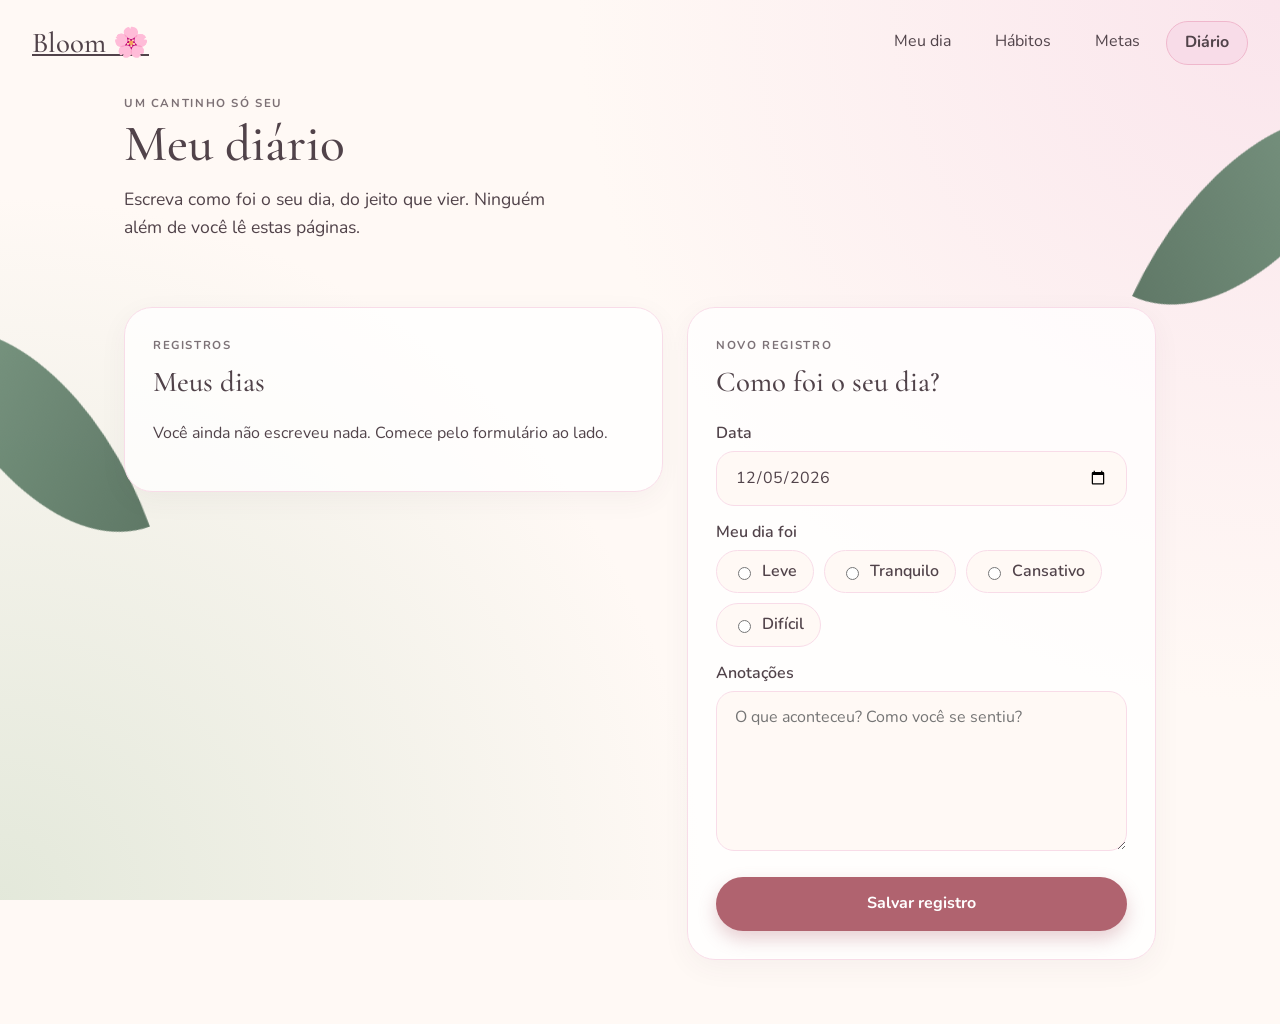
==== pages/diario.html @ d9badbb2 "feat: cria página do diário com humor do dia" ====
<!DOCTYPE html>
<html lang="pt-BR">
<head>
  <meta charset="UTF-8">
  <meta name="viewport" content="width=device-width, initial-scale=1.0">
  <title>Diário - Bloom</title>
  <link rel="preconnect" href="https://fonts.googleapis.com">
  <link rel="preconnect" href="https://fonts.gstatic.com" crossorigin>
  <link href="https://fonts.googleapis.com/css2?family=Cormorant+Garamond:ital,wght@0,500;0,600;1,500&family=Nunito:wght@400;600;700&display=swap" rel="stylesheet">
  <link rel="stylesheet" href="../css/style.css">
  <link rel="stylesheet" href="../css/app.css">
</head>
<body class="pagina-app">
  <header class="topo">
    <a class="logo" href="../index.html">Bloom 🌸</a>
    <nav class="menu-principal" aria-label="Principal">
      <a href="meu-dia.html">Meu dia</a>
      <a href="habitos.html">Hábitos</a>
      <a href="metas.html">Metas</a>
      <a href="diario.html" aria-current="page">Diário</a>
    </nav>
  </header>

  <main class="app">
    <section class="saudacao-bloco">
      <div>
        <p class="rotulo">Um cantinho só seu</p>
        <h1>Meu diário</h1>
        <p class="saudacao-texto">Escreva como foi o seu dia, do jeito que vier. Ninguém além de você lê estas páginas.</p>
      </div>
    </section>

    <p id="mensagem" class="mensagem" role="status"></p>

    <div class="painel">
      <div class="coluna">
        <section class="cartao-app">
          <p class="rotulo">Registros</p>
          <h2>Meus dias</h2>
          <p id="lista-vazia">Você ainda não escreveu nada. Comece pelo formulário ao lado.</p>
          <ul id="lista-diario" class="lista-habitos"></ul>
        </section>
      </div>

      <div class="coluna">
        <form id="form-diario" class="cartao-app">
          <p class="rotulo" id="rotulo-form">Novo registro</p>
          <h2 id="titulo-form">Como foi o seu dia?</h2>
          <label for="campo-data">Data</label>
          <input id="campo-data" type="date">
          <label id="rotulo-humor">Meu dia foi</label>
          <div id="humores" class="humores" role="radiogroup" aria-labelledby="rotulo-humor"></div>
          <label for="campo-texto">Anotações</label>
          <textarea id="campo-texto" class="campo-grande" maxlength="1000" placeholder="O que aconteceu? Como você se sentiu?"></textarea>
          <button id="botao-salvar" class="botao" type="submit">Salvar registro</button>
          <button id="botao-cancelar" class="botao botao-secundario" type="button" hidden>Cancelar edição</button>
        </form>
      </div>
    </div>
  </main>

  <script src="../js/storage.js"></script>
  <script src="../js/dados.js"></script>
  <script src="../js/interface.js"></script>
  <script src="../js/diario.js"></script>
</body>
</html>
---- css/style.css ----
:root {
  --rosa-pastel: #F8DCE8;
  --rosa-blush: #EFB7CC;
  --creme: #FFF9F5;
  --branco: #FFFFFF;
  --verde-sage: #C8D8C0;
  --texto: #51434A;
}

* {
  box-sizing: border-box;
}

body {
  margin: 0;
  background-color: var(--creme);
  color: var(--texto);
  font-family: 'Nunito', Georgia, sans-serif;
  line-height: 1.6;
}

h1, h2, h3, .logo {
  font-family: 'Playfair Display', Georgia, serif;
  font-weight: 500;
}

/* Topo */
.topo {
  display: flex;
  justify-content: space-between;
  align-items: center;
  padding: 20px 32px;
}

.logo {
  font-size: 1.8rem;
  color: var(--texto);
}

.menu a {
  margin-left: 24px;
  color: var(--texto);
  text-decoration: none;
}

.menu a:hover {
  color: var(--rosa-blush);
}

/* Início da página */
.hero {
  max-width: 680px;
  margin: 0 auto;
  padding: 72px 24px 88px;
  text-align: center;
}

.hero-etiqueta {
  display: inline-block;
  margin: 0 0 20px;
  padding: 6px 16px;
  background-color: var(--rosa-pastel);
  border-radius: 999px;
  font-size: 0.9rem;
}

.hero h1 {
  margin: 0 0 16px;
  font-size: 3rem;
  line-height: 1.15;
}

.hero-texto {
  margin: 0 0 32px;
  font-size: 1.15rem;
}

/* Botão */
.botao {
  display: inline-block;
  padding: 14px 36px;
  background-color: var(--rosa-blush);
  color: var(--texto);
  text-decoration: none;
  font-weight: 600;
  border-radius: 999px;
  box-shadow: 0 6px 16px rgba(239, 183, 204, 0.5);
  transition: transform 0.2s ease;
}

.botao:hover {
  transform: translateY(-2px);
}

/* Seções */
.secao {
  padding: 64px 24px;
  text-align: center;
}

.secao h2 {
  margin: 0 0 40px;
  font-size: 2rem;
}

.secao-sage {
  background-color: var(--verde-sage);
}

/* Cartões */
.cartoes {
  display: grid;
  grid-template-columns: repeat(auto-fit, minmax(240px, 1fr));
  gap: 24px;
  max-width: 960px;
  margin: 0 auto;
}

.cartao {
  padding: 32px 24px;
  background-color: var(--branco);
  border-radius: 20px;
  box-shadow: 0 8px 24px rgba(81, 67, 74, 0.08);
}

.cartao h3 {
  margin: 0 0 8px;
  font-size: 1.4rem;
}

.cartao p {
  margin: 0;
}

/* Lista de passos */
.passos {
  max-width: 420px;
  margin: 0 auto;
  padding: 0;
  text-align: left;
  list-style-position: inside;
  font-size: 1.1rem;
}

.passos li {
  margin-bottom: 12px;
}

/* Rodapé */
.rodape {
  padding: 32px 24px;
  text-align: center;
  font-size: 0.9rem;
}

/* Celular */
@media (max-width: 600px) {
  .topo {
    padding: 16px;
  }

  .hero h1 {
    font-size: 2.2rem;
  }
}
---- css/app.css ----
/* app.css - estilos das páginas internas (usa as cores definidas em style.css) */

:root {
  --rosa-antigo: #B0636F;
  --raio-cartao: 28px;
}

/* ---------- Base das páginas internas ---------- */
.pagina-app {
  background:
    radial-gradient(circle at 100% 0%, rgba(248, 220, 232, 0.7), transparent 45%),
    radial-gradient(circle at 0% 100%, rgba(200, 216, 192, 0.5), transparent 45%),
    var(--creme);
  background-attachment: fixed;
}

.pagina-app h1, .pagina-app h2, .pagina-app .logo {
  font-family: 'Cormorant Garamond', Georgia, serif;
  font-weight: 500;
}

.topo-pagina {
  padding: 8px 18px;
  font-size: 0.9rem;
  background: var(--branco);
  border: 1px solid var(--rosa-pastel);
  border-radius: 999px;
}

.rotulo {
  margin: 0 0 4px;
  font-size: 0.72rem;
  font-weight: 700;
  letter-spacing: 0.14em;
  text-transform: uppercase;
  opacity: 0.75;
}

/* ---------- Estrutura ---------- */
.app { max-width: 1080px; margin: 0 auto; padding: 8px 24px 64px; }

.saudacao-bloco {
  display: flex; align-items: center; justify-content: space-between;
  gap: 24px; margin-bottom: 32px;
}
.saudacao-bloco h1 { margin: 0 0 12px; font-size: 3.2rem; line-height: 1.1; }
.saudacao-texto { max-width: 460px; margin: 0; font-size: 1.1rem; }
.imagem-ramo { max-width: 340px; width: 40%; height: auto; }

.painel { display: grid; grid-template-columns: 1.15fr 1fr; gap: 24px; align-items: start; }
.coluna { display: flex; flex-direction: column; gap: 24px; }

/* ---------- Cartões e formulários ---------- */
.cartao-app {
  display: block; margin: 0; padding: 28px;
  background: rgba(255, 255, 255, 0.75);
  border: 1px solid var(--rosa-pastel);
  border-radius: var(--raio-cartao);
  box-shadow: 0 8px 28px rgba(81, 67, 74, 0.05);
}
#form-nome { margin-bottom: 24px; }
.cartao-app h2 { margin: 0 0 16px; font-size: 1.8rem; }
.cartao-app label { display: block; margin: 14px 0 4px; font-weight: 600; }
.cartao-app input[type="text"], .cartao-app select {
  width: 100%; padding: 13px 18px; font: inherit; color: var(--texto);
  border: 1px solid var(--rosa-pastel); border-radius: 999px; background: var(--creme);
}
.cartao-app input:focus, .cartao-app select:focus, button:focus-visible {
  outline: 3px solid var(--verde-sage); outline-offset: 2px;
}
.ajuda { margin: 6px 0 0; font-size: 0.85rem; opacity: 0.75; }
.cartao-app .botao {
  width: 100%; margin-top: 18px; border: 0; cursor: pointer; font: inherit; font-weight: 700;
  color: var(--branco); background: var(--rosa-antigo);
  box-shadow: 0 8px 18px rgba(176, 99, 111, 0.3);
}

/* ---------- Energia ---------- */
.energia { display: flex; gap: 12px; margin-bottom: 14px; }
.botao-energia {
  flex: 1; padding: 20px 8px; font: inherit; font-weight: 700; color: var(--texto);
  background: var(--creme); border: 1px solid var(--rosa-pastel); border-radius: 24px; cursor: pointer;
  transition: background 0.2s ease, border-color 0.2s ease, transform 0.2s ease;
}
.botao-energia small { display: block; margin-top: 2px; font-weight: 400; opacity: 0.7; }
.botao-energia:hover { transform: translateY(-2px); }
.botao-energia-ativo { background: var(--rosa-pastel); border-color: var(--rosa-blush); }
.energia-texto { margin: 0; padding: 14px 18px; background: #f5ece6; border-radius: 18px; }

/* ---------- Progresso ---------- */
.barra { height: 10px; background: #f3e9e4; border-radius: 999px; overflow: hidden; }
.barra-preenchida {
  height: 100%; width: 0; border-radius: 999px;
  background: linear-gradient(90deg, var(--verde-sage), var(--rosa-blush));
  transition: width 0.4s ease;
}
.imagem-jardim { display: block; width: 80%; height: auto; margin: 20px auto 0; }

/* ---------- Lista de hábitos (cartões) ---------- */
.lista-habitos { margin: 0; padding: 0; list-style: none; display: flex; flex-direction: column; gap: 12px; }
.habito {
  display: flex; flex-wrap: wrap; align-items: center; gap: 10px 14px;
  padding: 16px 20px; background: var(--creme);
  border: 1px solid var(--rosa-pastel); border-radius: 22px;
  transition: background 0.2s ease;
}
.habito-feito { background: #e8efe3; border-color: var(--verde-sage); }
.habito-nome { flex: 1; min-width: 120px; font-weight: 600; }
.habito-feito .habito-nome { text-decoration: line-through; opacity: 0.65; }
.habito-constancia { font-size: 0.85rem; opacity: 0.75; }

/* A caixinha vira um círculo, mas continua sendo um checkbox */
.habito input[type="checkbox"] {
  appearance: none; -webkit-appearance: none; flex: none;
  width: 32px; height: 32px; margin: 0; cursor: pointer;
  background: var(--branco); border: 2px solid var(--rosa-blush); border-radius: 50%;
  display: grid; place-content: center;
}
.habito input[type="checkbox"]:checked { background: #4f6b49; border-color: #4f6b49; }
.habito input[type="checkbox"]:checked::after { content: "✓"; color: var(--branco); font-size: 1rem; }

.habito small {
  padding: 3px 12px; font-size: 0.8rem; font-weight: 600;
  background: var(--verde-sage); border-radius: 999px;
}
.botao-pequeno {
  padding: 6px 14px; font: inherit; font-size: 0.85rem; color: var(--texto);
  background: var(--rosa-pastel); border: 0; border-radius: 999px; cursor: pointer;
}
.botao-perigo { background: #f3d0d0; }

/* ---------- Mensagens ---------- */
.data { margin: 4px 0 24px; }
.mensagem { min-height: 1.4em; margin: 0 0 12px; font-weight: 600; }
.mensagem-sucesso { color: #4f7a45; }
.mensagem-erro { color: #a33a4f; }

/* Garante que elementos com o atributo hidden fiquem escondidos */
[hidden] { display: none !important; }

/* ---------- Celular e tablet ---------- */
@media (max-width: 800px) {
  .painel { grid-template-columns: 1fr; }
  .saudacao-bloco { flex-direction: column; align-items: flex-start; }
  .saudacao-bloco h1 { font-size: 2.4rem; }
  .imagem-ramo { width: 70%; }
  .cartao-app { padding: 22px; }
  .topo-pagina { display: none; }
}

/* ---------- Navegação principal ---------- */
.menu-principal { display: flex; gap: 8px; }
.menu-principal a {
  padding: 8px 18px; color: var(--texto); text-decoration: none; border-radius: 999px;
}
.menu-principal a:hover { background: var(--rosa-pastel); }
.menu-principal a[aria-current="page"] {
  background: var(--rosa-pastel); border: 1px solid var(--rosa-blush); font-weight: 700;
}

/* ---------- Página Meu dia ---------- */
.app-estreito { max-width: 800px; }
.saudacao-bloco h1 em { color: var(--rosa-antigo); }
.botao-energia svg { display: block; margin: 0 auto 8px; }
.link-botao {
  display: block; width: max-content; margin: 18px auto 0; padding: 12px 30px;
  color: var(--rosa-antigo); border: 1.5px solid var(--rosa-antigo);
  border-radius: 999px; font-weight: 700; text-decoration: none;
}
.link-botao:hover { background: var(--rosa-pastel); }

.jardim-topo { display: flex; justify-content: space-between; align-items: flex-start; }
.jardim-percentual {
  font-family: 'Cormorant Garamond', Georgia, serif; font-size: 2.4rem; color: var(--rosa-antigo);
}
.jardim {
  display: flex; justify-content: space-around; align-items: flex-end;
  padding-top: 12px; border-bottom: 6px solid var(--verde-sage);
}
.planta { display: block; }
.planta .planta-flor { display: none; }
.planta-florida .planta-flor { display: block; }
.planta-florida .planta-broto { display: none; }
/* ---------- Página de metas ---------- */
.cartao-app textarea,
.cartao-app input[type="date"] {
  width: 100%; box-sizing: border-box; padding: 13px 18px; font: inherit;
  color: var(--texto); background: var(--creme);
  border: 1px solid var(--rosa-pastel); border-radius: 18px;
}
.cartao-app textarea { min-height: 90px; resize: vertical; }
.cartao-app textarea:focus,
.cartao-app input[type="date"]:focus { outline: 3px solid var(--verde-sage); outline-offset: 2px; }

.cartao-app .botao-secundario {
  background: transparent; color: var(--rosa-antigo);
  border: 1.5px solid var(--rosa-antigo); box-shadow: none;
}

.meta-texto { flex: 1; min-width: 140px; }
.meta-titulo { font-weight: 700; }
.habito-feito .meta-titulo { text-decoration: line-through; opacity: 0.65; }
.meta-descricao, .meta-prazo { margin: 2px 0 0; font-size: 0.9rem; }
.meta-prazo { opacity: 0.8; }

/* ---------- Folhagens decorativas ---------- */
.pagina-app::before,
.pagina-app::after {
  content: ""; position: fixed; z-index: 0; pointer-events: none;
  width: 150px; height: 260px; border-radius: 0 100% 0 100%;
  background: linear-gradient(135deg, #6E9078, #4F6B58); opacity: 0.9;
}
.pagina-app::before { left: -40px; top: 300px; transform: rotate(-20deg); }
.pagina-app::after { right: -50px; top: 80px; transform: rotate(25deg) scaleX(-1); }
.topo, .app { position: relative; z-index: 1; }

@media (max-width: 800px) {
  .pagina-app::before, .pagina-app::after { display: none; }
}

/* ---------- Página de hábitos ---------- */
.titulo-pagina {
  display: flex; flex-wrap: wrap; justify-content: space-between;
  align-items: center; gap: 16px; margin-bottom: 28px;
}
.titulo-pagina h1 { margin: 0; font-size: 3rem; }
.faixa-energia { margin: 0; padding: 10px 20px; background: var(--rosa-pastel); border-radius: 999px; }
.faixa-energia a { margin-left: 8px; color: var(--rosa-antigo); font-weight: 700; }
.aviso-energia { margin: 0 0 16px; padding: 14px 18px; background: #e6eee1; border-radius: 18px; }
.habito-detalhe { display: block; margin-top: 2px; font-size: 0.9rem; font-weight: 400; }

/* ---------- Página do diário ---------- */
.cartao-app .campo-grande { min-height: 160px; }

.humores { display: flex; flex-wrap: wrap; gap: 10px; margin-top: 4px; }
.cartao-app .humor {
  display: flex; align-items: center; gap: 8px; margin: 0;
  padding: 8px 16px; font-weight: 600; cursor: pointer;
  background: var(--creme); border: 1px solid var(--rosa-pastel); border-radius: 999px;
}
.humor input { accent-color: var(--rosa-antigo); }

.entrada {
  padding: 18px 20px; background: var(--creme);
  border: 1px solid var(--rosa-pastel); border-radius: 22px;
}
.entrada-topo { display: flex; flex-wrap: wrap; justify-content: space-between; align-items: center; gap: 8px; }
.entrada-data::first-letter { text-transform: uppercase; }
.entrada-humor { padding: 3px 12px; font-size: 0.8rem; font-weight: 600; background: var(--verde-sage); border-radius: 999px; }
.entrada-texto { margin: 10px 0 14px; white-space: pre-wrap; }
.entrada-acoes { display: flex; gap: 10px; }
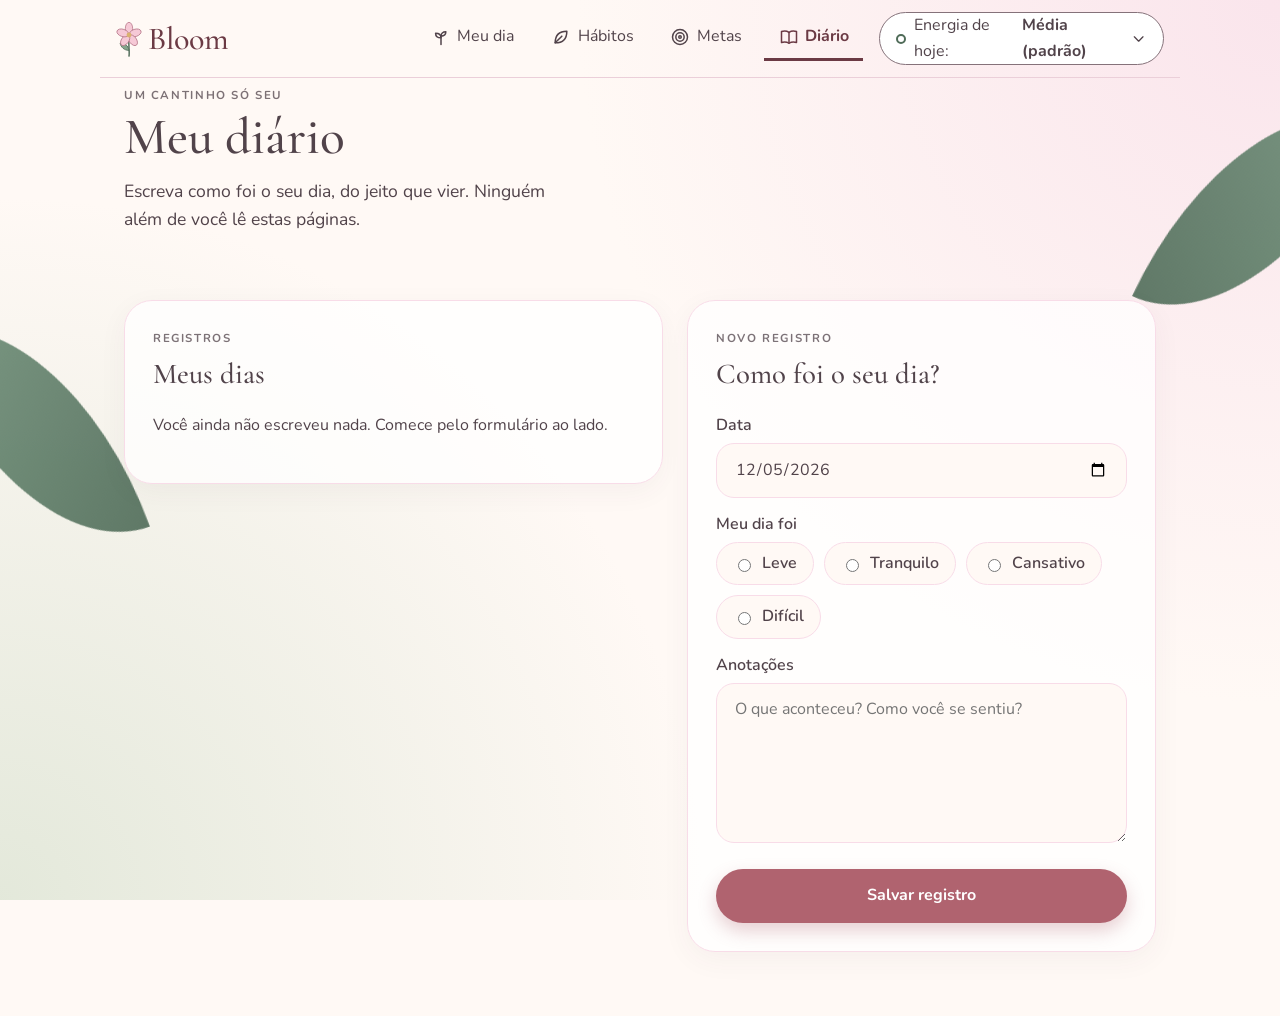
==== commit 447c96e5: "feat: usa o novo cabeçalho em Hábitos, Metas e Diário" ====
--- a/pages/diario.html
+++ b/pages/diario.html
@@ -9,17 +9,11 @@
   <link href="https://fonts.googleapis.com/css2?family=Cormorant+Garamond:ital,wght@0,500;0,600;1,500&family=Nunito:wght@400;600;700&display=swap" rel="stylesheet">
   <link rel="stylesheet" href="../css/style.css">
   <link rel="stylesheet" href="../css/app.css">
+  <link rel="stylesheet" href="../css/tokens.css">
+  <link rel="stylesheet" href="../css/cabecalho.css">
 </head>
 <body class="pagina-app">
-  <header class="topo">
-    <a class="logo" href="../index.html">Bloom 🌸</a>
-    <nav class="menu-principal" aria-label="Principal">
-      <a href="meu-dia.html">Meu dia</a>
-      <a href="habitos.html">Hábitos</a>
-      <a href="metas.html">Metas</a>
-      <a href="diario.html" aria-current="page">Diário</a>
-    </nav>
-  </header>
+  <header id="cabecalho" data-pagina="diario" data-raiz=".."></header>
 
   <main class="app">
     <section class="saudacao-bloco">
@@ -61,6 +55,9 @@
 
   <script src="../js/storage.js"></script>
   <script src="../js/dados.js"></script>
+  <script src="../js/textos.js"></script>
+  <script src="../js/svg.js"></script>
+  <script src="../js/cabecalho.js"></script>
   <script src="../js/interface.js"></script>
   <script src="../js/diario.js"></script>
 </body>
--- a/css/tokens.css
+++ b/css/tokens.css
@@ -0,0 +1,62 @@
+/* tokens.css
+   Valores de design do Bloom (cores, fontes, espaços). Só variáveis, nenhuma regra de estilo.
+   Contrastes conferidos (mínimo 4,5:1 para texto): texto sobre creme 8,9; texto suave 6,6;
+   vinho 8,7; verde-escuro 7,3; branco sobre vinho 9,1. */
+
+:root {
+  /* Cores da identidade (paleta original do projeto) */
+  --cor-creme: #FFF9F5;
+  --cor-branco: #FFFFFF;
+  --cor-rosa-pastel: #F8DCE8;
+  --cor-rosa-blush: #EFB7CC;
+  --cor-sage: #C8D8C0;
+  --cor-sage-claro: #E6EEE1;
+
+  /* Texto e ações */
+  --cor-texto: #51434A;
+  --cor-texto-suave: #66565D;
+  --cor-vinho: #6B3A44;
+  --cor-vinho-escuro: #4F2B33;
+  --cor-destaque: #8A4452;
+  --cor-verde: #4F6B58;
+  --cor-verde-escuro: #3F5A48;
+  --cor-erro: #8E2D3F;
+
+  /* Linhas: a decorativa é suave; a de campos precisa de contraste 3:1 */
+  --cor-borda: #EBCFD9;
+  --cor-borda-campo: #85727A;
+
+  /* Fontes */
+  --fonte-titulo: 'Cormorant Garamond', Georgia, serif;
+  --fonte-texto: 'Nunito', system-ui, -apple-system, 'Segoe UI', sans-serif;
+
+  /* Tamanhos de texto */
+  --texto-base: 1rem;
+  --texto-pequeno: 0.875rem;
+  --titulo-grande: clamp(2.4rem, 7vw, 3.8rem);
+  --titulo-medio: clamp(1.7rem, 4.5vw, 2.3rem);
+  --titulo-pequeno: 1.4rem;
+
+  /* Espaços */
+  --espaco-1: 0.25rem;
+  --espaco-2: 0.5rem;
+  --espaco-3: 0.75rem;
+  --espaco-4: 1rem;
+  --espaco-5: 1.5rem;
+  --espaco-6: 2rem;
+  --espaco-8: 3rem;
+
+  /* Formas e sombras */
+  --raio-pequeno: 12px;
+  --raio-medio: 20px;
+  --raio-grande: 28px;
+  --raio-pilula: 999px;
+  --sombra-suave: 0 8px 28px rgba(81, 67, 74, 0.07);
+
+  /* Acessibilidade */
+  --alvo-minimo: 44px;
+  --foco: 3px solid var(--cor-vinho);
+
+  /* Layout */
+  --largura-conteudo: 1080px;
+}
--- a/css/cabecalho.css
+++ b/css/cabecalho.css
@@ -0,0 +1,74 @@
+/* cabecalho.css
+   Cabeçalho das páginas (montado por cabecalho.js). Usa só variáveis de tokens.css,
+   então funciona tanto nas páginas novas quanto nas que ainda usam o CSS antigo. */
+
+.cab {
+  position: relative; z-index: 2;
+  display: grid; grid-template-columns: 1fr auto 1fr; align-items: center; gap: var(--espaco-4);
+  max-width: var(--largura-conteudo); margin: 0 auto; padding: var(--espaco-3) var(--espaco-4);
+  font-family: var(--fonte-texto); color: var(--cor-texto);
+  border-bottom: 1px solid var(--cor-borda);
+}
+.cab *, .cab *::before, .cab *::after { box-sizing: border-box; }
+
+.cab-logo {
+  display: inline-flex; align-items: center; gap: 0.4rem; justify-self: start;
+  color: var(--cor-vinho); text-decoration: none;
+  font-family: var(--fonte-titulo); font-size: 2rem; font-weight: 500; line-height: 1;
+}
+.cab-logo svg { width: 26px; height: 36px; }
+
+.cab-menu { display: flex; gap: var(--espaco-2); }
+.cab-link {
+  display: inline-flex; align-items: center; gap: 0.4rem;
+  min-height: var(--alvo-minimo); padding: 0 0.9rem;
+  color: var(--cor-texto); text-decoration: none; border-bottom: 3px solid transparent;
+}
+.cab-link:hover { color: var(--cor-vinho); }
+.cab-link[aria-current="page"] { color: var(--cor-vinho); font-weight: 700; border-bottom-color: var(--cor-vinho); }
+.cab .icone { width: 1.25em; height: 1.25em; fill: none; stroke: currentColor; stroke-width: 1.8; stroke-linecap: round; stroke-linejoin: round; }
+
+/* Pílula "Energia de hoje" */
+.cab-energia { position: relative; justify-self: end; }
+.cab-energia-resumo {
+  display: inline-flex; align-items: center; gap: 0.5rem; list-style: none; cursor: pointer;
+  min-height: var(--alvo-minimo); padding: 0 1rem;
+  background: var(--cor-branco); border: 1.5px solid var(--cor-borda-campo); border-radius: var(--raio-pilula);
+}
+.cab-energia-resumo::-webkit-details-marker { display: none; }
+.cab-energia[open] .cab-energia-resumo .icone { transform: rotate(180deg); }
+.cab-energia-ponto { width: 10px; height: 10px; flex: none; background: var(--cor-verde); border: 2px solid var(--cor-verde); border-radius: 50%; }
+.cab-energia-ponto-vazio { background: transparent; }
+
+.cab-energia-painel {
+  position: absolute; right: 0; top: calc(100% + 8px); z-index: 30;
+  width: min(340px, calc(100vw - 2rem)); padding: var(--espaco-4);
+  background: var(--cor-branco); border: 1px solid var(--cor-borda);
+  border-radius: var(--raio-medio); box-shadow: var(--sombra-suave);
+}
+.cab-energia-titulo { margin: 0 0 var(--espaco-3); font-weight: 700; }
+.cab-energia-opcoes { display: grid; grid-template-columns: repeat(3, 1fr); gap: var(--espaco-2); }
+.cab-energia-opcoes .opcao { padding: var(--espaco-3) var(--espaco-1); font-size: var(--texto-pequeno); }
+
+/* Celular: menu vira uma barra fixa embaixo, com alvos grandes */
+@media (max-width: 720px) {
+  .cab { grid-template-columns: 1fr auto; }
+  body { padding-bottom: calc(76px + env(safe-area-inset-bottom)); }
+
+  .cab-menu {
+    position: fixed; left: 0; right: 0; bottom: 0; z-index: 40;
+    display: grid; grid-template-columns: repeat(4, 1fr); gap: 0;
+    padding: 0 var(--espaco-1) env(safe-area-inset-bottom);
+    background: var(--cor-branco); border-top: 1px solid var(--cor-borda);
+  }
+  .cab-link {
+    flex-direction: column; justify-content: center; gap: 0.1rem; min-height: 60px;
+    padding: var(--espaco-1); font-size: var(--texto-pequeno);
+    border-bottom: 0; border-top: 3px solid transparent;
+  }
+  .cab-link[aria-current="page"] { border-top-color: var(--cor-vinho); }
+}
+
+@media (max-width: 480px) {
+  .cab-energia-rotulo { position: absolute; width: 1px; height: 1px; overflow: hidden; clip: rect(0 0 0 0); white-space: nowrap; }
+}
